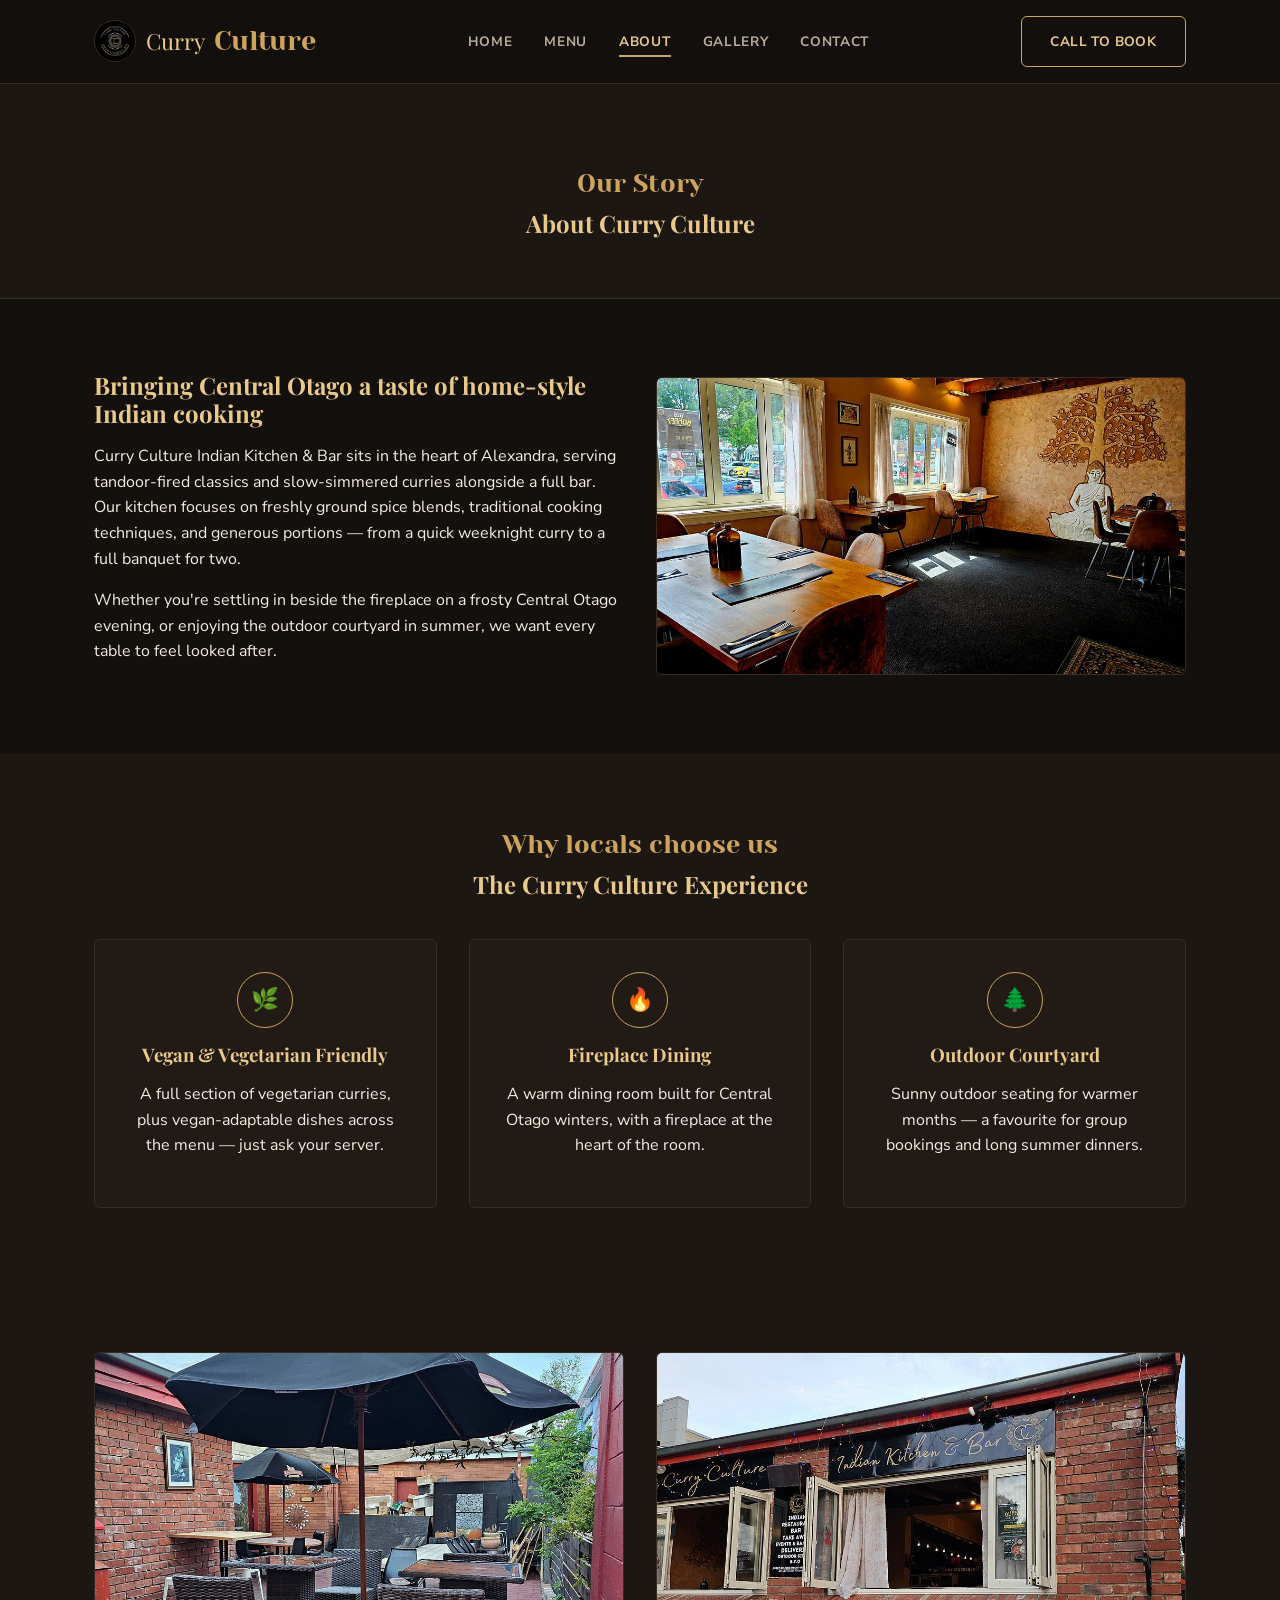
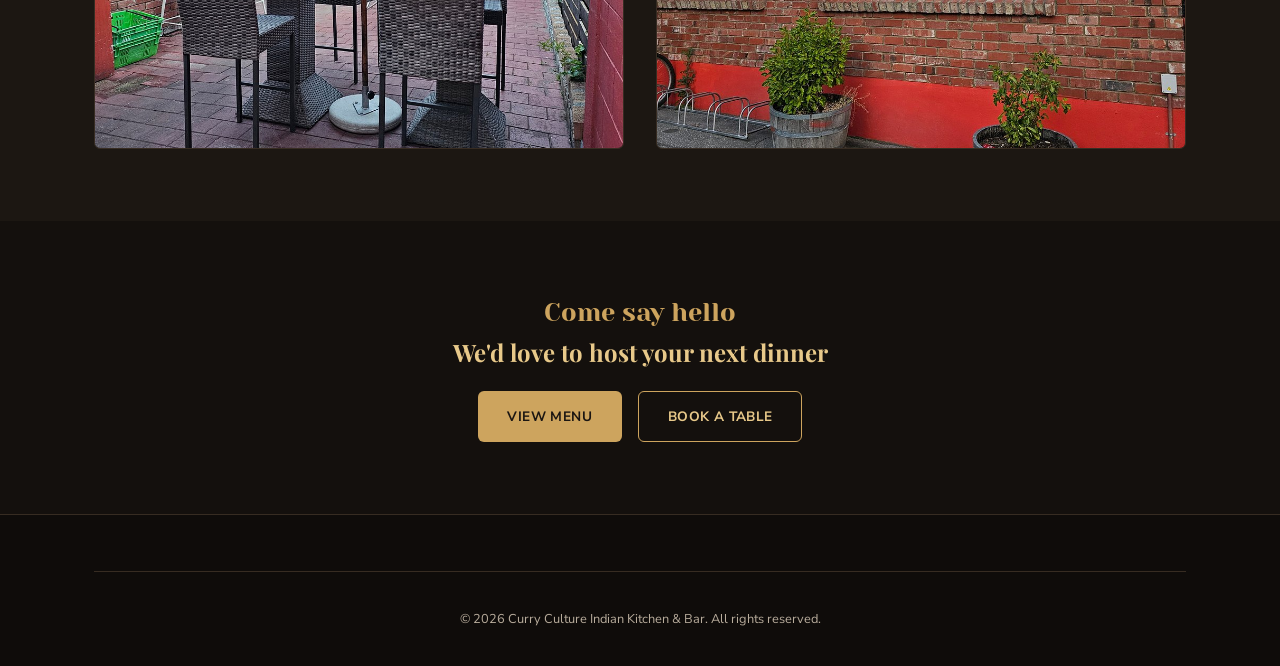
==== about.html @ a423a081 "Add files via upload" ====
<!DOCTYPE html>
<html lang="en-NZ">
<head>
  <meta charset="UTF-8" />
  <meta name="viewport" content="width=device-width, initial-scale=1.0" />
  <title>About Us | Curry Culture Indian Kitchen &amp; Bar, Alexandra NZ</title>
  <meta name="description" content="Learn about Curry Culture Indian Kitchen & Bar in Alexandra, Central Otago — our story, ambience, outdoor seating and fireplace, and our approach to Indian cuisine." />
  <link rel="canonical" href="https://YOUR-DOMAIN-HERE.co.nz/about.html" />
  <link rel="icon" href="assets/favicon.svg" type="image/svg+xml" />
  <link rel="apple-touch-icon" href="assets/img/curry-culture-logo.jpg" />
  <meta name="theme-color" content="#14100d" />
  <link rel="preconnect" href="https://fonts.googleapis.com" />
  <link rel="preconnect" href="https://fonts.gstatic.com" crossorigin />
  <link href="https://fonts.googleapis.com/css2?family=Playfair+Display:wght@600;700&family=Yeseva+One&family=Nunito+Sans:wght@400;600;700&display=swap" rel="stylesheet" />
  <link rel="stylesheet" href="css/style.css" />
</head>
<body>
  <a class="skip-link" href="#main">Skip to content</a>

  <header class="site-header">
    <nav class="nav" aria-label="Primary">
      <a class="nav__brand" href="index.html">
        <img class="nav__logo" src="assets/img/curry-culture-logo.jpg" alt="Curry Culture Indian Kitchen & Bar logo" />
        Curry <span>Culture</span>
      </a>
      <ul class="nav__links">
        <li><a href="index.html">Home</a></li>
        <li><a href="menu.html">Menu</a></li>
        <li><a href="about.html">About</a></li>
        <li><a href="gallery.html">Gallery</a></li>
        <li><a href="contact.html">Contact</a></li>
      </ul>
      <div class="nav__cta">
        <a class="btn btn--outline" href="tel:+6434489238">Call to Book</a>
        <button class="nav__toggle" aria-label="Toggle menu" aria-expanded="false">&#9776;</button>
      </div>
    </nav>
  </header>

  <main id="main">
    <section class="page-hero">
      <div class="container">
        <span class="eyebrow">Our Story</span>
        <h1>About Curry Culture</h1>
      </div>
    </section>

    <section class="section">
      <div class="container">
        <div class="grid grid--2" style="align-items:center;">
          <div>
            <h2>Bringing Central Otago a taste of home-style Indian cooking</h2>
            <p>Curry Culture Indian Kitchen &amp; Bar sits in the heart of Alexandra, serving tandoor-fired classics and slow-simmered curries alongside a full bar. Our kitchen focuses on freshly ground spice blends, traditional cooking techniques, and generous portions &mdash; from a quick weeknight curry to a full banquet for two.</p>
            <p>Whether you're settling in beside the fireplace on a frosty Central Otago evening, or enjoying the outdoor courtyard in summer, we want every table to feel looked after.</p>
          </div>
          <img class="photo-frame photo-frame--wide" src="assets/img/dining-room-mural.jpg" alt="Dining room with hand-carved Buddha mural at Curry Culture Indian Kitchen & Bar" />
        </div>
      </div>
    </section>

    <section class="section section--alt">
      <div class="container">
        <div class="center" style="margin-bottom:2.5rem;">
          <span class="eyebrow">Why locals choose us</span>
          <h2>The Curry Culture Experience</h2>
        </div>
        <div class="grid grid--3">
          <div class="card feature">
            <div class="feature__icon">&#127807;</div>
            <h3>Vegan &amp; Vegetarian Friendly</h3>
            <p>A full section of vegetarian curries, plus vegan-adaptable dishes across the menu &mdash; just ask your server.</p>
          </div>
          <div class="card feature">
            <div class="feature__icon">&#128293;</div>
            <h3>Fireplace Dining</h3>
            <p>A warm dining room built for Central Otago winters, with a fireplace at the heart of the room.</p>
          </div>
          <div class="card feature">
            <div class="feature__icon">&#127794;</div>
            <h3>Outdoor Courtyard</h3>
            <p>Sunny outdoor seating for warmer months &mdash; a favourite for group bookings and long summer dinners.</p>
          </div>
        </div>
      </div>
    </section>

    <section class="section section--alt">
      <div class="container">
        <div class="grid grid--2">
          <img class="photo-frame" src="assets/img/outdoor-courtyard.jpg" alt="Outdoor courtyard seating at Curry Culture Indian Kitchen & Bar" />
          <img class="photo-frame" src="assets/img/restaurant-exterior-evening.jpg" alt="Curry Culture Indian Kitchen & Bar exterior, 38 Tarbert Street, Alexandra" />
        </div>
      </div>
    </section>

    <section class="section">
      <div class="container center">
        <span class="eyebrow">Come say hello</span>
        <h2>We'd love to host your next dinner</h2>
        <div class="btn-row" style="justify-content:center; margin-top:1.5rem;">
          <a class="btn btn--primary" href="menu.html">View Menu</a>
          <a class="btn btn--outline" href="contact.html">Book a Table</a>
        </div>
      </div>
    </section>
  </main>

  <footer class="site-footer">
    <div class="container">
      <div class="footer-bottom">
        <p>&copy; <span id="year"></span> Curry Culture Indian Kitchen &amp; Bar. All rights reserved.</p>
      </div>
    </div>
  </footer>

  <script src="js/main.js"></script>
  <script>document.getElementById('year').textContent = new Date().getFullYear();</script>
</body>
</html>
---- css/style.css ----
/* =========================================================
   Curry Culture — Design tokens & base styles
   Palette mirrors the restaurant's own black/gold menu branding
   ========================================================= */
:root {
  --bg: #14100d;
  --bg-alt: #1c1712;
  --surface: #211a15;
  --gold: #cda45e;
  --gold-light: #e8c98a;
  --text: #f3ece1;
  --text-muted: #b8ac9c;
  --maroon: #6e1f24;
  --border: #372c22;

  --font-display: "Playfair Display", Georgia, serif;
  --font-script: "Yeseva One", var(--font-display);
  --font-body: "Nunito Sans", Arial, sans-serif;

  --container: 1140px;
  --radius: 6px;
}

* { box-sizing: border-box; }

html { scroll-behavior: smooth; }

body {
  margin: 0;
  background: var(--bg);
  color: var(--text);
  font-family: var(--font-body);
  line-height: 1.6;
  -webkit-font-smoothing: antialiased;
}

img { max-width: 100%; display: block; }

a { color: inherit; text-decoration: none; }

h1, h2, h3, h4 {
  font-family: var(--font-display);
  font-weight: 700;
  line-height: 1.2;
  margin: 0 0 .5em;
  color: var(--gold-light);
}

.eyebrow {
  display: inline-block;
  font-family: var(--font-script);
  font-weight: 400;
  font-size: 1.6rem;
  color: var(--gold);
  margin-bottom: .25rem;
}

.container {
  max-width: var(--container);
  margin: 0 auto;
  padding: 0 1.5rem;
}

.section { padding: 4.5rem 0; }
.section--alt { background: var(--bg-alt); }

.center { text-align: center; }

/* Buttons */
.btn {
  display: inline-block;
  padding: .85rem 1.8rem;
  border-radius: var(--radius);
  font-weight: 700;
  letter-spacing: .03em;
  text-transform: uppercase;
  font-size: .85rem;
  border: 1px solid transparent;
  cursor: pointer;
  transition: transform .15s ease, background .2s ease, color .2s ease;
}
.btn:hover { transform: translateY(-2px); }
.btn--primary { background: var(--gold); color: #1a1512; }
.btn--primary:hover { background: var(--gold-light); }
.btn--outline { border-color: var(--gold); color: var(--gold-light); }
.btn--outline:hover { background: var(--gold); color: #1a1512; }
.btn-row { display: flex; gap: 1rem; flex-wrap: wrap; }

/* Skip link (a11y) */
.skip-link {
  position: absolute;
  left: -999px;
  top: 0;
  background: var(--gold);
  color: #1a1512;
  padding: .75rem 1.25rem;
  z-index: 1000;
  font-weight: 700;
}
.skip-link:focus { left: 1rem; top: 1rem; }

/* =========================
   Header / Nav
   ========================= */
.site-header {
  position: sticky;
  top: 0;
  z-index: 100;
  background: rgba(20, 16, 13, 0.92);
  backdrop-filter: blur(6px);
  border-bottom: 1px solid var(--border);
}
.nav {
  display: flex;
  align-items: center;
  justify-content: space-between;
  padding: 1rem 1.5rem;
  max-width: var(--container);
  margin: 0 auto;
}
.nav__brand {
  font-family: var(--font-display);
  font-size: 1.4rem;
  color: var(--gold-light);
  display: flex;
  align-items: center;
  gap: .6rem;
}
.nav__brand span { color: var(--gold); font-family: var(--font-script); font-size: 1.7rem; }
.nav__logo {
  height: 42px;
  width: 42px;
  border-radius: 50%;
  object-fit: cover;
  border: 1px solid var(--border);
}
.nav__links {
  display: flex;
  gap: 2rem;
  list-style: none;
  margin: 0;
  padding: 0;
}
.nav__links a {
  font-size: .85rem;
  letter-spacing: .05em;
  text-transform: uppercase;
  font-weight: 700;
  color: var(--text-muted);
  padding: .25rem 0;
  border-bottom: 2px solid transparent;
}
.nav__links a:hover,
.nav__links a[aria-current="page"] {
  color: var(--gold-light);
  border-color: var(--gold);
}
.nav__cta { display: flex; gap: .75rem; align-items: center; }
.nav__toggle {
  display: none;
  background: none;
  border: 1px solid var(--border);
  color: var(--gold-light);
  font-size: 1.4rem;
  padding: .35rem .6rem;
  border-radius: var(--radius);
}

@media (max-width: 880px) {
  .nav__links { display: none; }
  .nav__cta .btn--outline { display: none; }
  .nav__toggle { display: block; }
  .nav.is-open .nav__links {
    display: flex;
    flex-direction: column;
    position: absolute;
    top: 100%;
    left: 0;
    right: 0;
    background: var(--bg-alt);
    padding: 1.5rem;
    gap: 1.25rem;
    border-bottom: 1px solid var(--border);
  }
}

/* =========================
   Hero
   ========================= */
.hero {
  position: relative;
  min-height: 78vh;
  display: flex;
  align-items: center;
  background:
    linear-gradient(180deg, rgba(20,16,13,.6), rgba(20,16,13,.92)),
    url('../assets/img/restaurant-exterior-evening.jpg') center / cover no-repeat;
  text-align: center;
}
.hero__content { max-width: 720px; margin: 0 auto; padding: 2rem 1.5rem; }
.hero h1 { font-size: clamp(2.2rem, 5vw, 3.4rem); }
.hero p { font-size: 1.15rem; color: var(--text-muted); margin-bottom: 2rem; }
.hero .btn-row { justify-content: center; }

.hero__badges {
  display: flex;
  gap: 1.5rem;
  justify-content: center;
  margin-top: 2.5rem;
  flex-wrap: wrap;
  font-size: .85rem;
  color: var(--text-muted);
}
.hero__badges strong { color: var(--gold-light); }

.page-hero {
  padding: 5rem 0 3rem;
  text-align: center;
  background: var(--bg-alt);
  border-bottom: 1px solid var(--border);
}

/* =========================
   Cards / Grids
   ========================= */
.grid {
  display: grid;
  gap: 2rem;
}
.grid--3 { grid-template-columns: repeat(3, 1fr); }
.grid--2 { grid-template-columns: repeat(2, 1fr); }
@media (max-width: 880px) {
  .grid--3, .grid--2 { grid-template-columns: 1fr; }
}

.card {
  background: var(--surface);
  border: 1px solid var(--border);
  border-radius: var(--radius);
  padding: 2rem;
}

.feature {
  text-align: center;
}
.feature__icon {
  width: 56px;
  height: 56px;
  margin: 0 auto 1rem;
  border: 1px solid var(--gold);
  border-radius: 50%;
  display: flex;
  align-items: center;
  justify-content: center;
  color: var(--gold);
  font-size: 1.4rem;
}

/* Placeholder image blocks (swap for real photos) */
.photo-placeholder {
  aspect-ratio: 4 / 3;
  border: 1px dashed var(--gold);
  border-radius: var(--radius);
  background: var(--surface);
  display: flex;
  align-items: center;
  justify-content: center;
  color: var(--text-muted);
  font-size: .8rem;
  text-align: center;
  padding: 1rem;
}
.photo-placeholder--wide { aspect-ratio: 16 / 9; }

/* Real photo frames (same footprint as the placeholders above) */
.photo-frame {
  width: 100%;
  aspect-ratio: 4 / 3;
  object-fit: cover;
  border-radius: var(--radius);
  border: 1px solid var(--border);
}
.photo-frame--wide { aspect-ratio: 16 / 9; }

.menu-category__photo {
  display: block;
  width: 100%;
  max-width: 320px;
  aspect-ratio: 4 / 3;
  object-fit: cover;
  border-radius: var(--radius);
  border: 1px solid var(--border);
  margin: 0 auto 1.75rem;
}

/* =========================
   Menu page
   ========================= */
.menu-nav {
  display: flex;
  flex-wrap: wrap;
  gap: .75rem;
  justify-content: center;
  margin-bottom: 3rem;
}
.menu-nav a {
  border: 1px solid var(--border);
  padding: .5rem 1rem;
  border-radius: 999px;
  font-size: .8rem;
  text-transform: uppercase;
  letter-spacing: .04em;
  color: var(--text-muted);
}
.menu-nav a:hover { border-color: var(--gold); color: var(--gold-light); }

.menu-category { margin-bottom: 3.5rem; scroll-margin-top: 90px; }
.menu-category h2 { text-align: center; margin-bottom: .25rem; }
.menu-category__note {
  text-align: center;
  color: var(--text-muted);
  font-family: var(--font-script);
  font-size: 1.1rem;
  margin-bottom: 2rem;
}
.menu-items {
  display: grid;
  grid-template-columns: repeat(2, 1fr);
  gap: 1.5rem 3rem;
}
@media (max-width: 700px) {
  .menu-items { grid-template-columns: 1fr; }
}
.menu-item {
  display: flex;
  justify-content: space-between;
  gap: 1rem;
  border-bottom: 1px dotted var(--border);
  padding-bottom: .5rem;
}
.menu-item__name { font-weight: 700; color: var(--text); }
.menu-item__desc { color: var(--text-muted); font-size: .85rem; margin-top: .15rem; }
.menu-item__price {
  font-family: var(--font-display);
  color: var(--gold-light);
  white-space: nowrap;
  font-weight: 700;
}
.menu-tags { display: flex; gap: .4rem; margin-top: .35rem; flex-wrap: wrap; }
.tag {
  font-size: .65rem;
  text-transform: uppercase;
  letter-spacing: .04em;
  border: 1px solid var(--gold);
  color: var(--gold);
  padding: .1rem .4rem;
  border-radius: 3px;
}

.pricing-note {
  text-align: center;
  color: var(--text-muted);
  border-top: 1px solid var(--border);
  padding-top: 1.5rem;
  margin-top: 1rem;
}

/* =========================
   Testimonials
   ========================= */
.stars { color: var(--gold); letter-spacing: .1em; }
.testimonial p { font-style: italic; color: var(--text); }
.testimonial cite { color: var(--text-muted); font-style: normal; font-size: .85rem; }

/* =========================
   Contact / Map
   ========================= */
.contact-grid {
  display: grid;
  grid-template-columns: 1fr 1fr;
  gap: 3rem;
  align-items: start;
}
@media (max-width: 880px) {
  .contact-grid { grid-template-columns: 1fr; }
}
.info-list { list-style: none; margin: 0; padding: 0; }
.info-list li {
  display: flex;
  gap: .75rem;
  padding: .75rem 0;
  border-bottom: 1px solid var(--border);
}
.info-list strong { color: var(--gold-light); display: block; }
.map-frame {
  width: 100%;
  aspect-ratio: 4/3;
  border: 0;
  border-radius: var(--radius);
}

form.contact-form { display: grid; gap: 1rem; }
.contact-form label { font-size: .8rem; text-transform: uppercase; letter-spacing: .04em; color: var(--text-muted); }
.contact-form input,
.contact-form textarea {
  width: 100%;
  padding: .75rem;
  background: var(--surface);
  border: 1px solid var(--border);
  border-radius: var(--radius);
  color: var(--text);
  font-family: var(--font-body);
}
.contact-form input:focus,
.contact-form textarea:focus { outline: 2px solid var(--gold); }
.form-note { font-size: .8rem; color: var(--text-muted); }

/* =========================
   Footer
   ========================= */
.site-footer {
  background: #0f0c0a;
  border-top: 1px solid var(--border);
  padding: 3.5rem 0 1.5rem;
  color: var(--text-muted);
  font-size: .9rem;
}
.footer-grid {
  display: grid;
  grid-template-columns: 2fr 1fr 1fr;
  gap: 2rem;
  margin-bottom: 2rem;
}
@media (max-width: 700px) {
  .footer-grid { grid-template-columns: 1fr; }
}
.footer-grid h4 { color: var(--gold-light); font-size: 1rem; }
.footer-grid ul { list-style: none; padding: 0; margin: 0; }
.footer-grid li { margin-bottom: .5rem; }
.footer-grid a:hover { color: var(--gold-light); }
.social-row { display: flex; gap: 1rem; margin-top: .75rem; }
.social-row a {
  border: 1px solid var(--border);
  border-radius: 50%;
  width: 36px;
  height: 36px;
  display: flex;
  align-items: center;
  justify-content: center;
}
.social-row a:hover { border-color: var(--gold); color: var(--gold); }
.footer-bottom {
  text-align: center;
  border-top: 1px solid var(--border);
  padding-top: 1.5rem;
  font-size: .8rem;
}
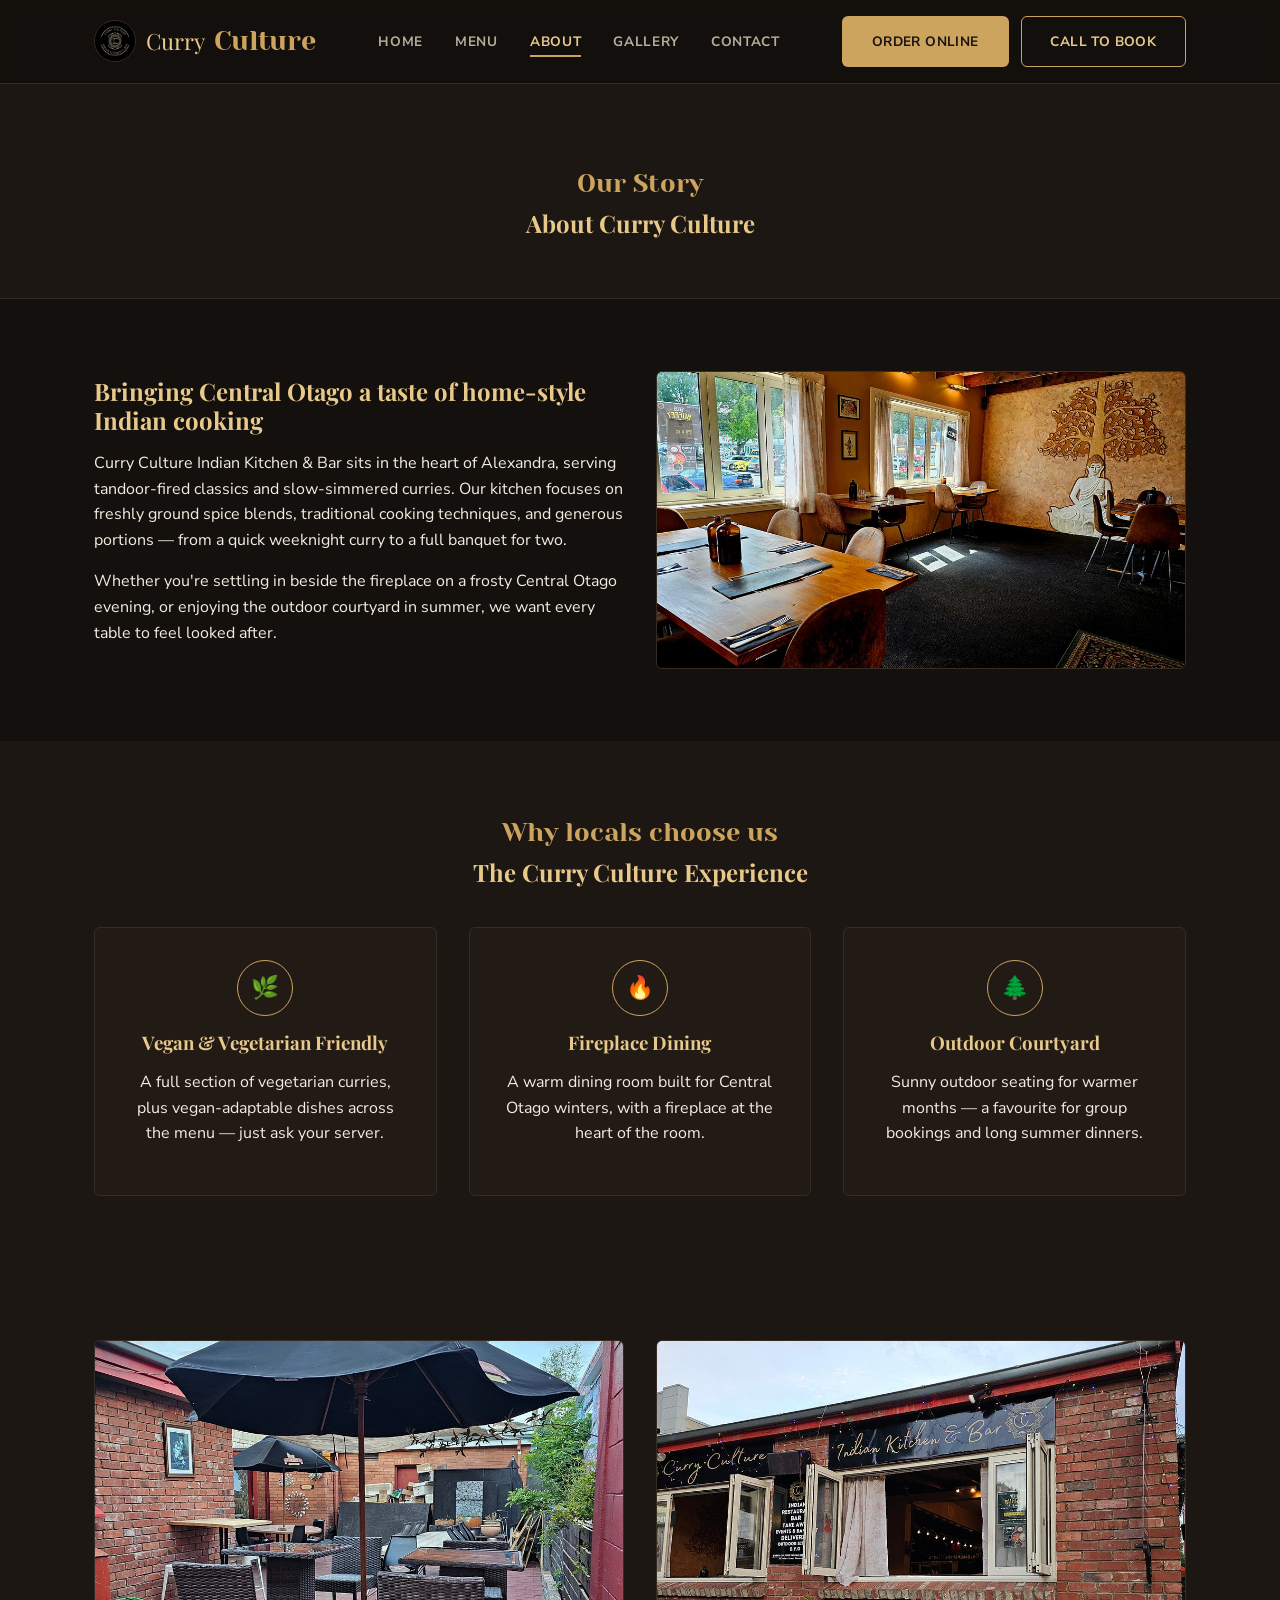
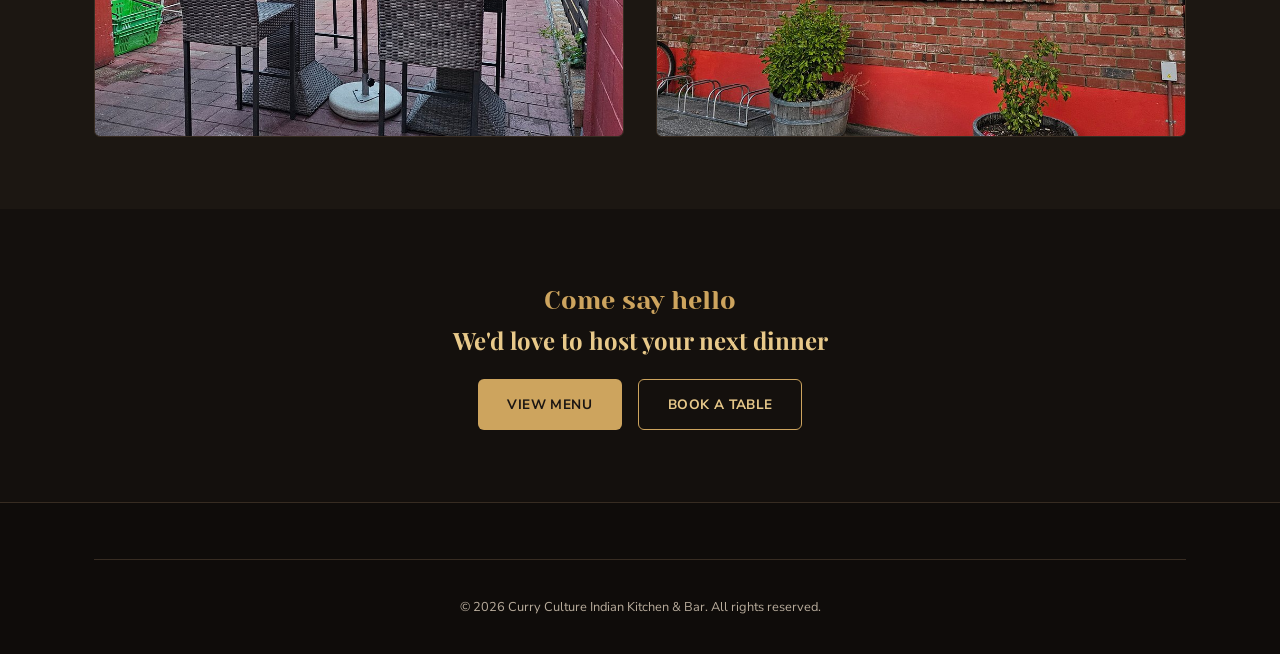
==== commit dc2a2c6f: "favicon added" ====
--- a/about.html
+++ b/about.html
@@ -6,8 +6,11 @@
   <title>About Us | Curry Culture Indian Kitchen &amp; Bar, Alexandra NZ</title>
   <meta name="description" content="Learn about Curry Culture Indian Kitchen & Bar in Alexandra, Central Otago — our story, ambience, outdoor seating and fireplace, and our approach to Indian cuisine." />
   <link rel="canonical" href="https://YOUR-DOMAIN-HERE.co.nz/about.html" />
-  <link rel="icon" href="assets/favicon.svg" type="image/svg+xml" />
-  <link rel="apple-touch-icon" href="assets/img/curry-culture-logo.jpg" />
+  <link rel="icon" type="image/png" href="assets/favicon/favicon-96x96.png" sizes="96x96" />
+  <link rel="icon" type="image/svg+xml" href="assets/favicon/favicon.svg" />
+  <link rel="shortcut icon" href="assets/favicon/favicon.ico" />
+  <link rel="apple-touch-icon" sizes="180x180" href="assets/favicon/apple-touch-icon.png" />
+  <link rel="manifest" href="assets/favicon/site.webmanifest" />
   <meta name="theme-color" content="#14100d" />
   <link rel="preconnect" href="https://fonts.googleapis.com" />
   <link rel="preconnect" href="https://fonts.gstatic.com" crossorigin />
@@ -29,8 +32,13 @@
         <li><a href="about.html">About</a></li>
         <li><a href="gallery.html">Gallery</a></li>
         <li><a href="contact.html">Contact</a></li>
+        <li class="nav__links-mobile-cta">
+          <a class="btn btn--primary" href="https://www.ubereats.com/nz/store/curry-culture-indian-kitchen-%26-bar/y7F8v4P-XNav4LB9QAreiw" target="_blank" rel="noopener">Order Online</a>
+          <a class="btn btn--outline" href="tel:+6434489238">Call to Book</a>
+        </li>
       </ul>
       <div class="nav__cta">
+        <a class="btn btn--primary" href="https://www.ubereats.com/nz/store/curry-culture-indian-kitchen-%26-bar/y7F8v4P-XNav4LB9QAreiw" target="_blank" rel="noopener">Order Online</a>
         <a class="btn btn--outline" href="tel:+6434489238">Call to Book</a>
         <button class="nav__toggle" aria-label="Toggle menu" aria-expanded="false">&#9776;</button>
       </div>
@@ -50,7 +58,7 @@
         <div class="grid grid--2" style="align-items:center;">
           <div>
             <h2>Bringing Central Otago a taste of home-style Indian cooking</h2>
-            <p>Curry Culture Indian Kitchen &amp; Bar sits in the heart of Alexandra, serving tandoor-fired classics and slow-simmered curries alongside a full bar. Our kitchen focuses on freshly ground spice blends, traditional cooking techniques, and generous portions &mdash; from a quick weeknight curry to a full banquet for two.</p>
+            <p>Curry Culture Indian Kitchen &amp; Bar sits in the heart of Alexandra, serving tandoor-fired classics and slow-simmered curries. Our kitchen focuses on freshly ground spice blends, traditional cooking techniques, and generous portions &mdash; from a quick weeknight curry to a full banquet for two.</p>
             <p>Whether you're settling in beside the fireplace on a frosty Central Otago evening, or enjoying the outdoor courtyard in summer, we want every table to feel looked after.</p>
           </div>
           <img class="photo-frame photo-frame--wide" src="assets/img/dining-room-mural.jpg" alt="Dining room with hand-carved Buddha mural at Curry Culture Indian Kitchen & Bar" />
--- a/css/style.css
+++ b/css/style.css
@@ -155,6 +155,16 @@
   color: var(--gold-light);
   border-color: var(--gold);
 }
+.nav__links-mobile-cta { display: none; }
+.nav__links-mobile-cta a {
+  display: block;
+  width: 100%;
+  text-align: center;
+  padding: .85rem 1.8rem;
+  border-bottom: none;
+}
+.nav__links-mobile-cta a.btn--primary { color: #1a1512; }
+.nav__links-mobile-cta a.btn--outline { color: var(--gold-light); }
 .nav__cta { display: flex; gap: .75rem; align-items: center; }
 .nav__toggle {
   display: none;
@@ -168,7 +178,7 @@
 
 @media (max-width: 880px) {
   .nav__links { display: none; }
-  .nav__cta .btn--outline { display: none; }
+  .nav__cta .btn { display: none; }
   .nav__toggle { display: block; }
   .nav.is-open .nav__links {
     display: flex;
@@ -182,6 +192,14 @@
     gap: 1.25rem;
     border-bottom: 1px solid var(--border);
   }
+  .nav.is-open .nav__links-mobile-cta {
+    display: flex;
+    flex-direction: column;
+    gap: .75rem;
+    margin-top: .5rem;
+    padding-top: 1.25rem;
+    border-top: 1px solid var(--border);
+  }
 }
 
 /* =========================
